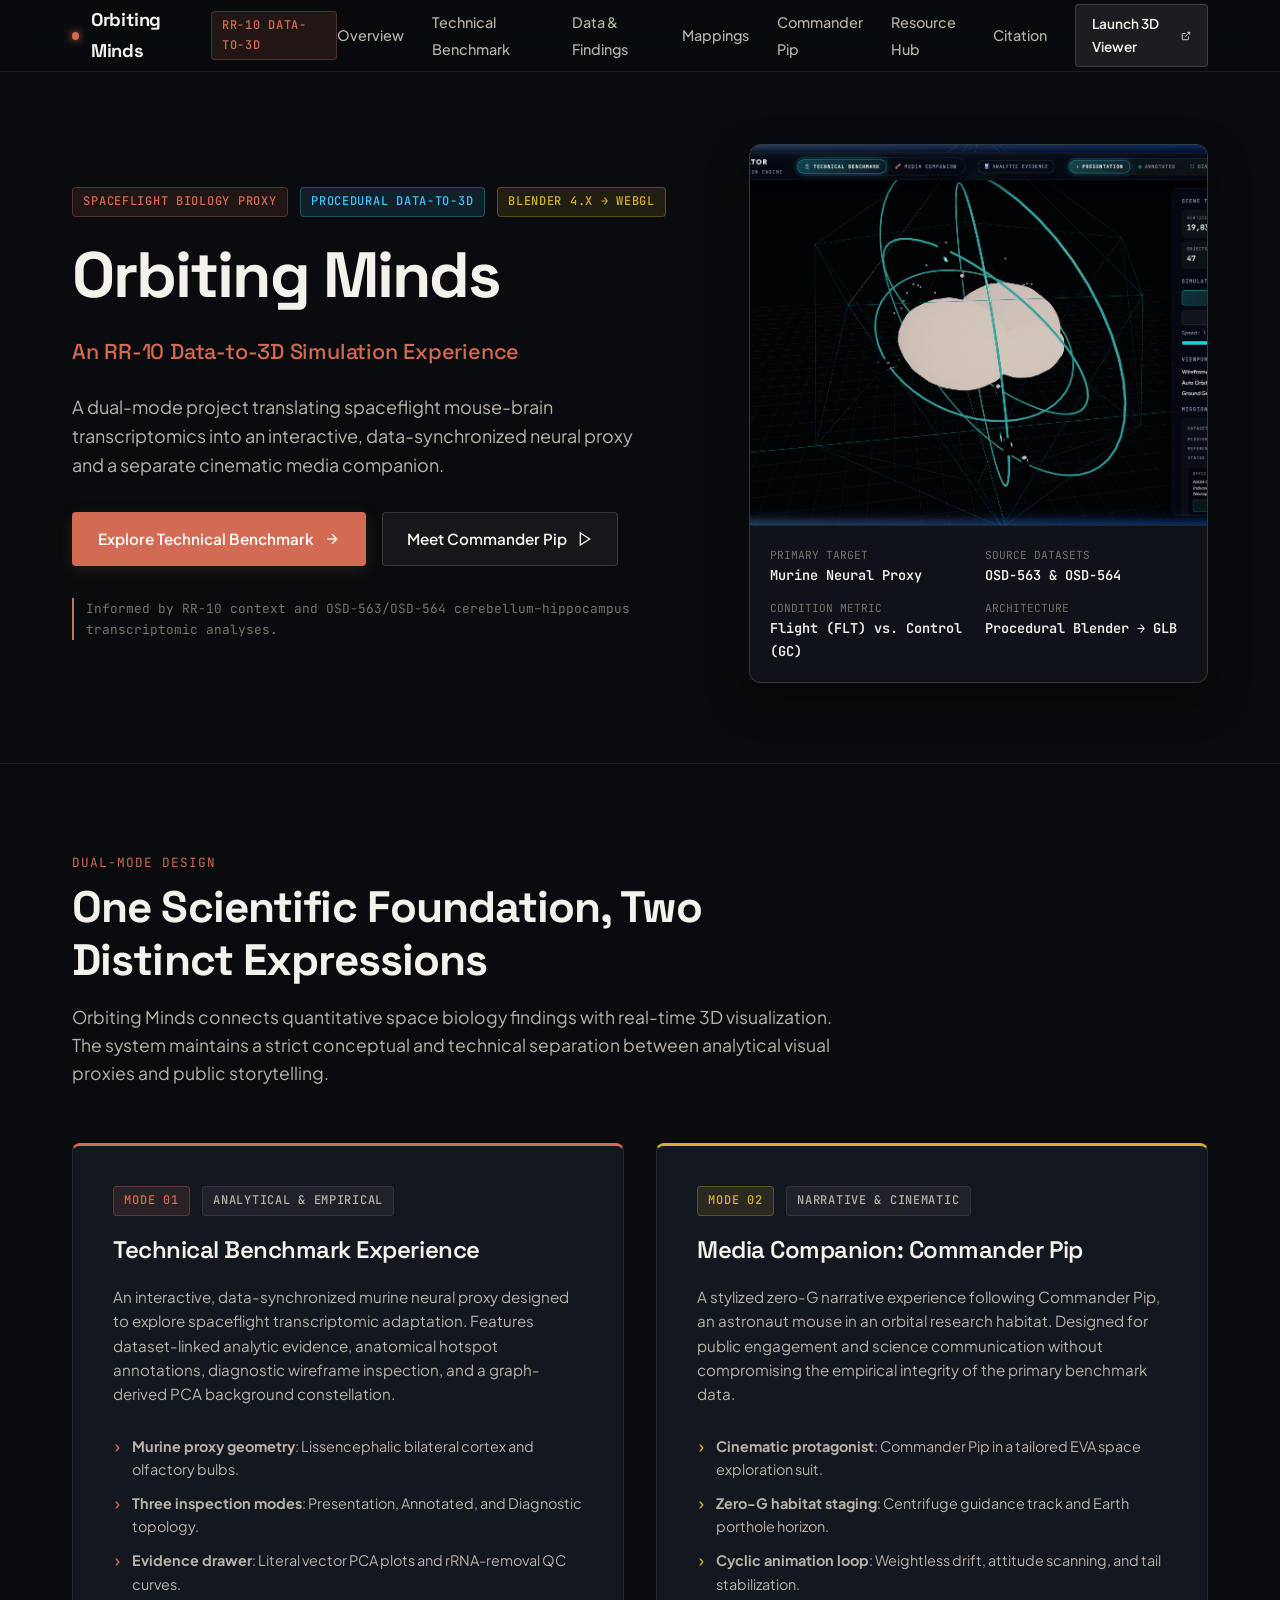
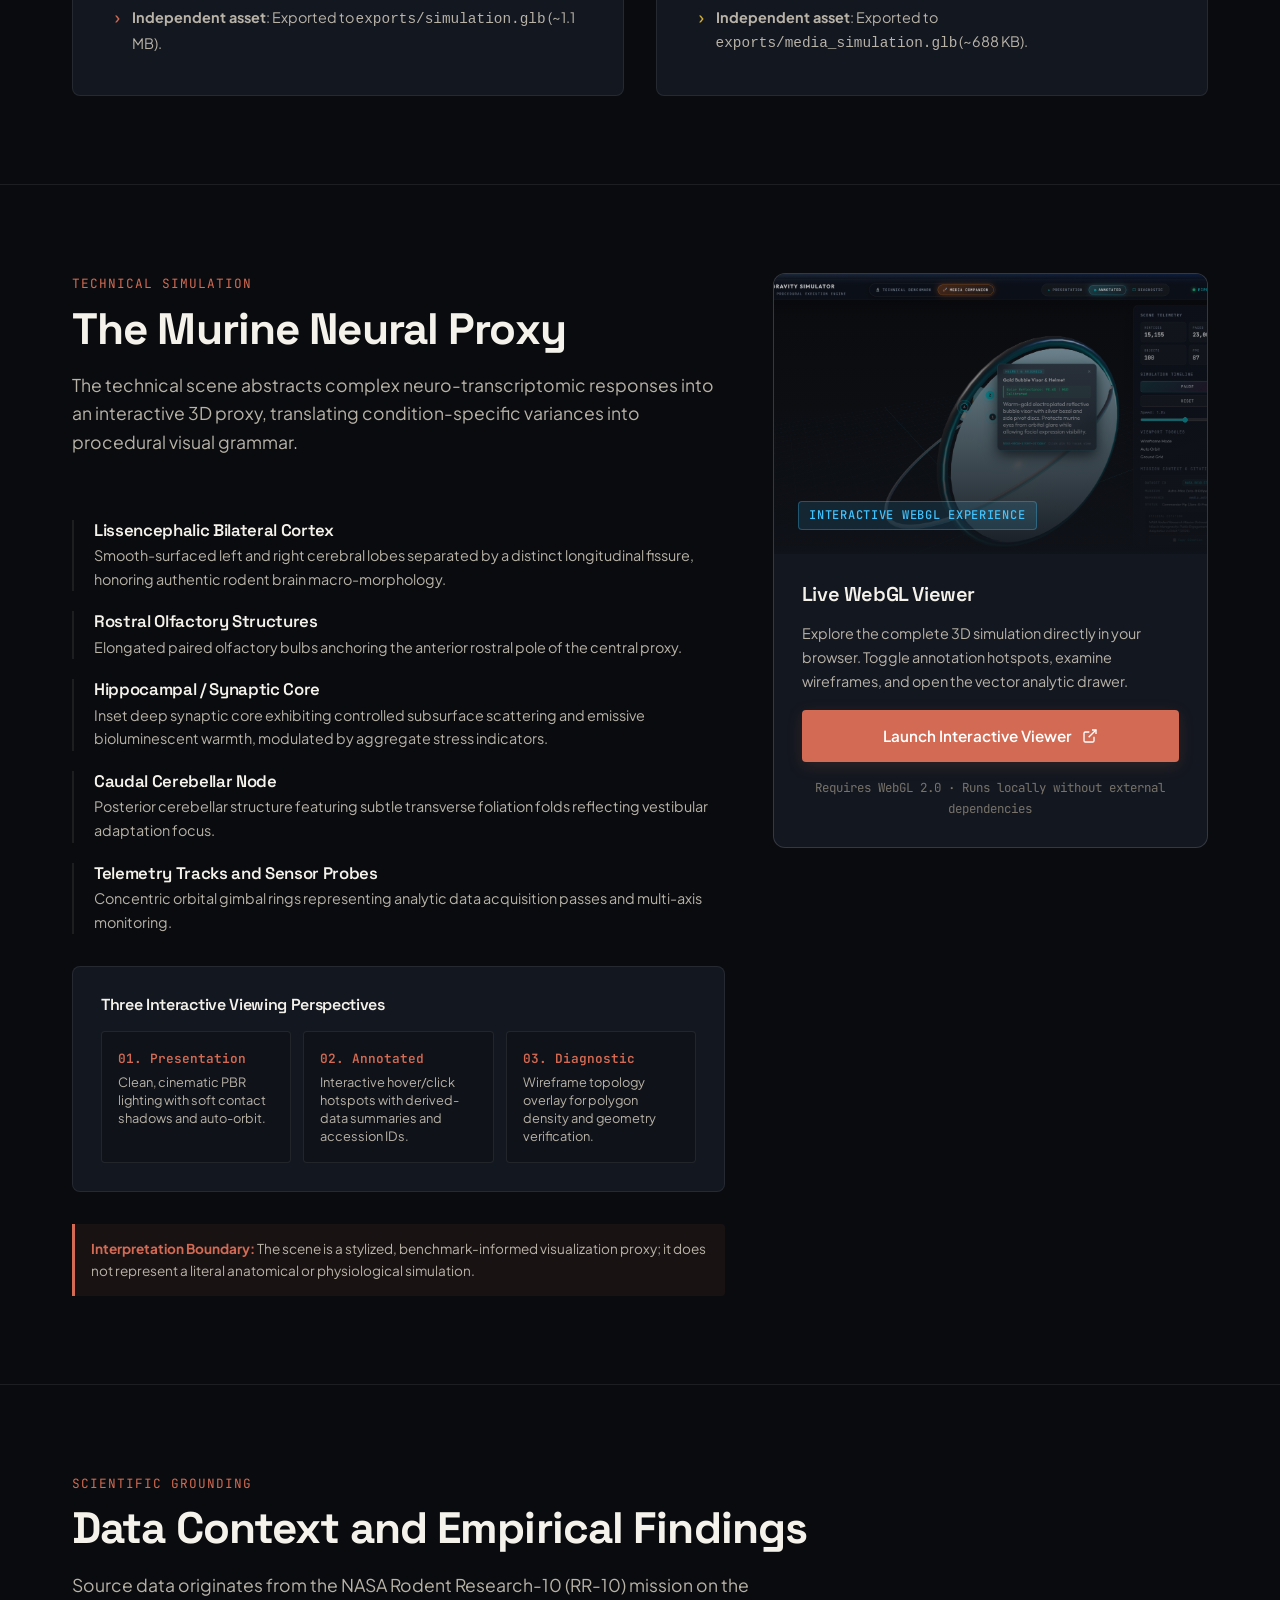
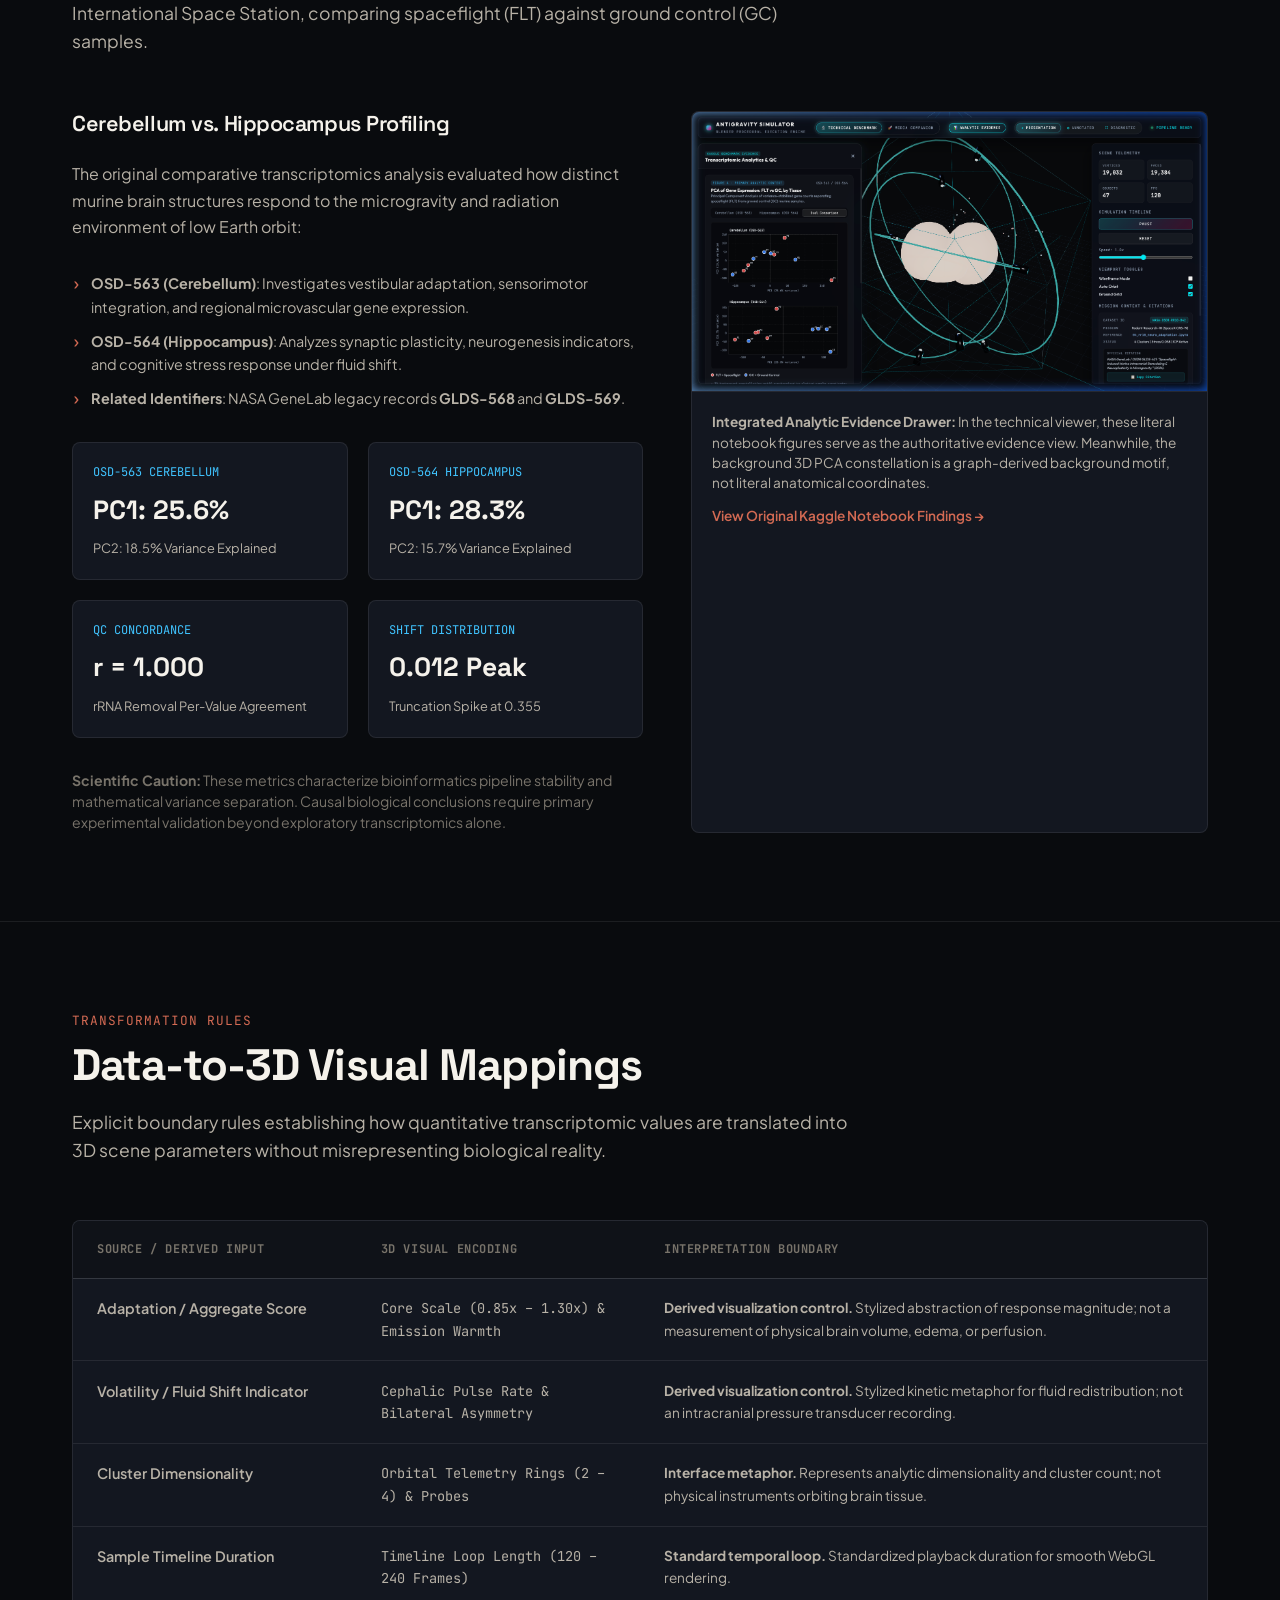
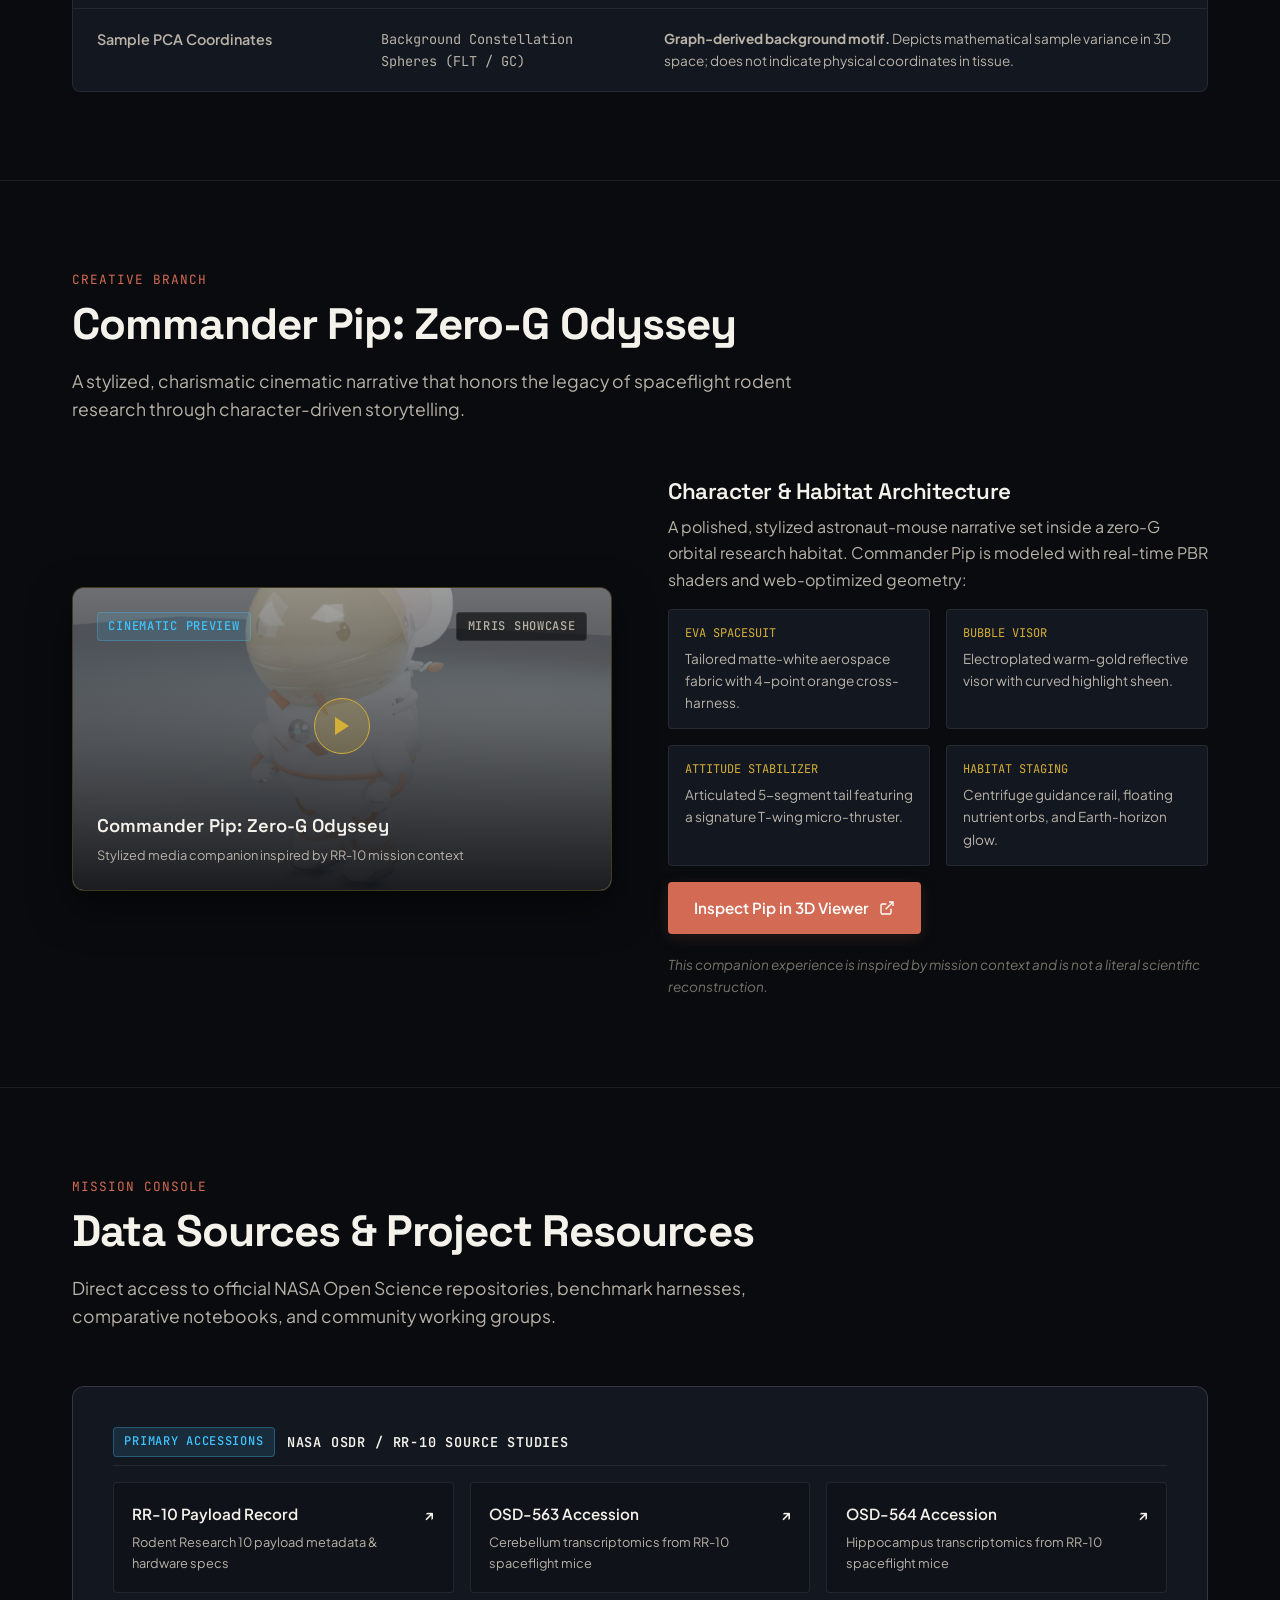
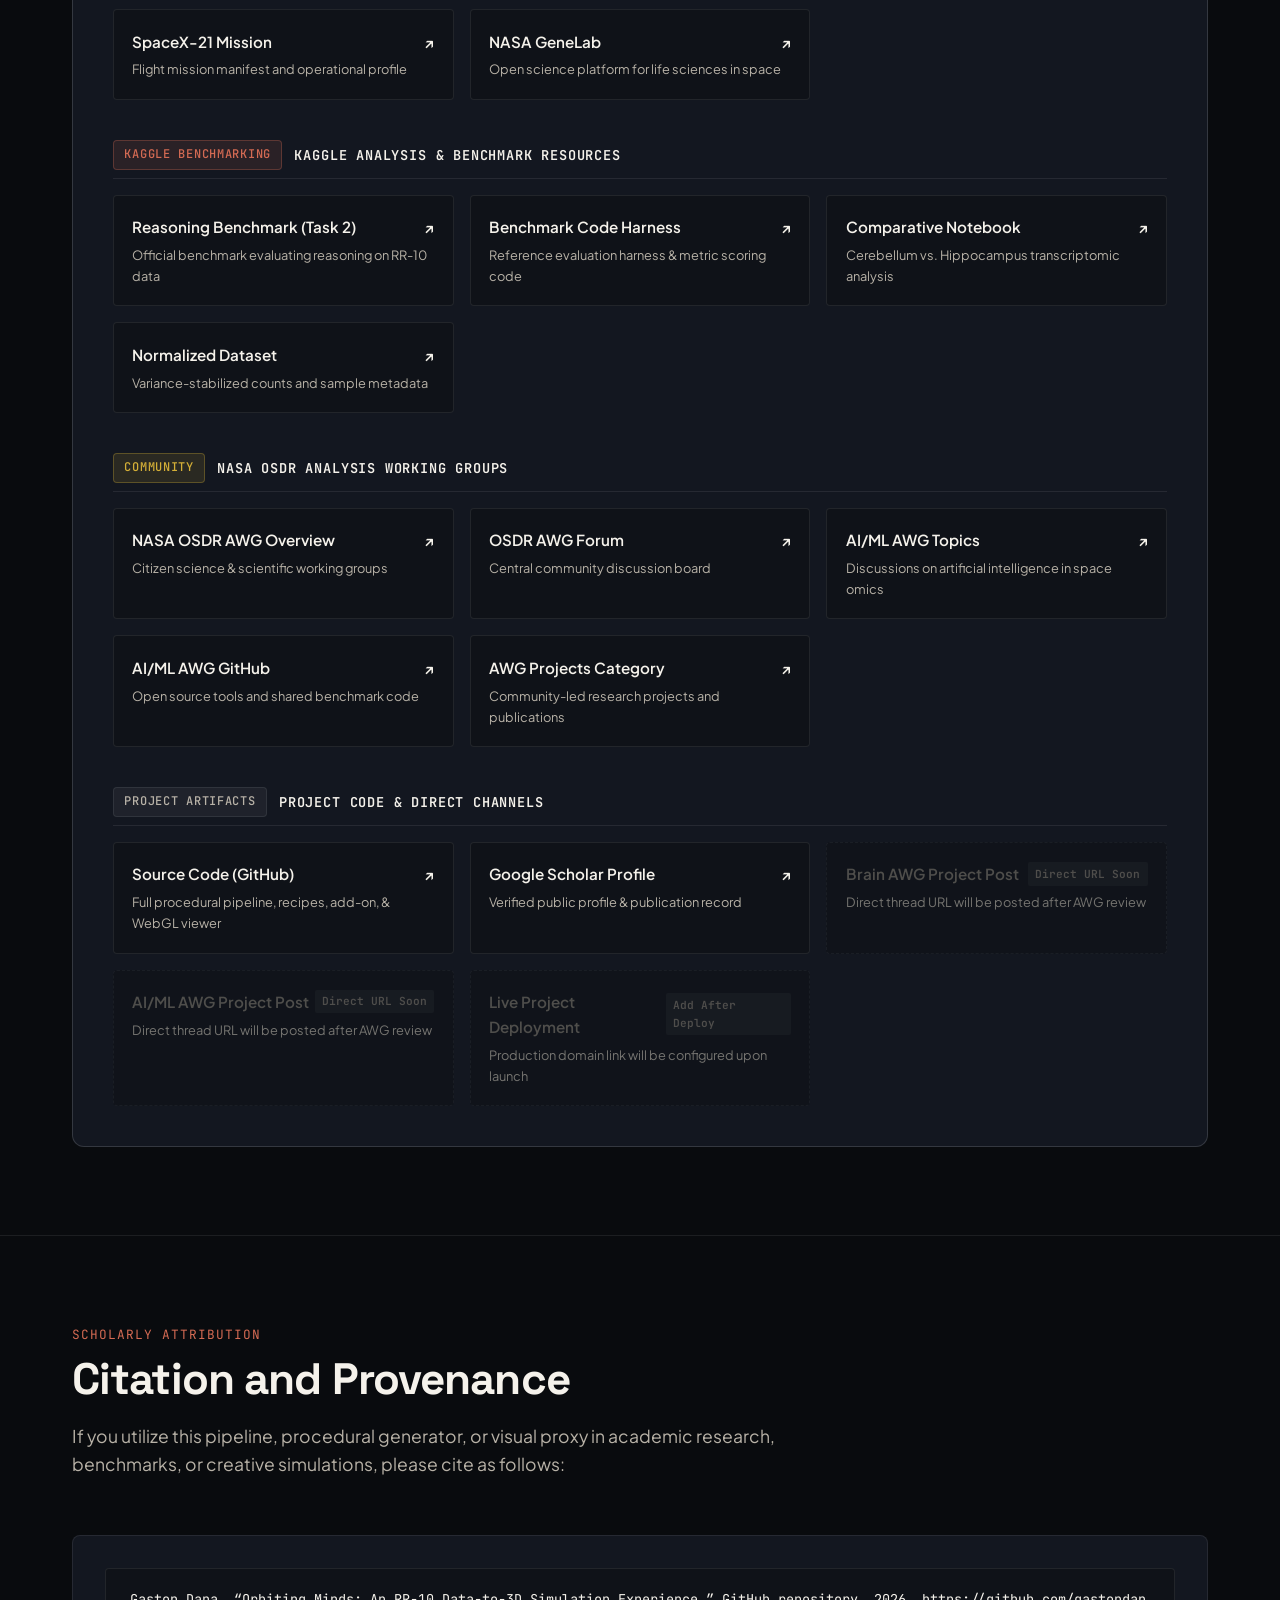
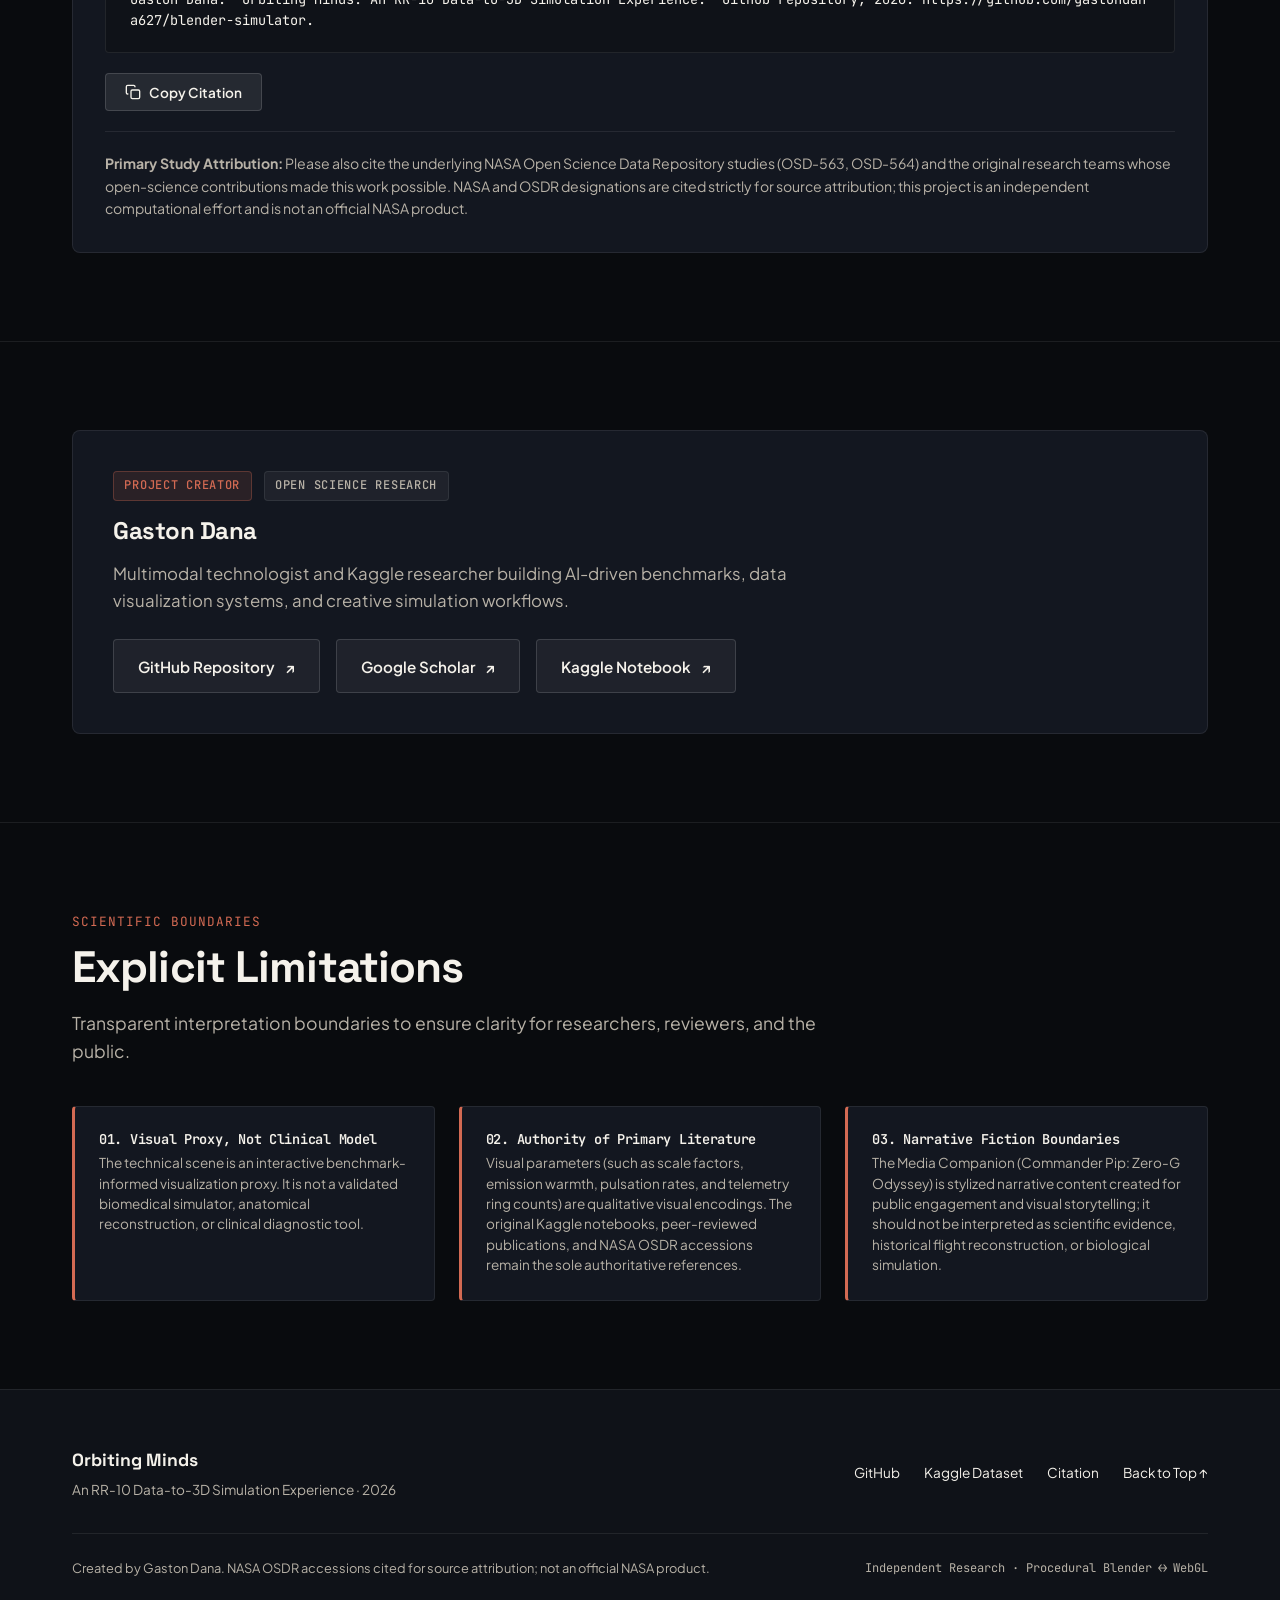
==== index.html @ 1760537a "fix(pages): rename entry to index.html, add 404 fallback, and audit static relative paths" ====
<!DOCTYPE html>
<html lang="en">
<head>
  <meta charset="UTF-8">
  <meta name="viewport" content="width=device-width, initial-scale=1.0">
  <meta http-equiv="refresh" content="0; url=./project-site/index.html">
  <title>Orbiting Minds — An RR-10 Data-to-3D Simulation Experience</title>
  <script>
    // Immediate client-side redirection to the project-site entry point
    window.location.replace("./project-site/index.html" + window.location.search + window.location.hash);
  </script>
</head>
<body style="background-color: #090b0e; color: #f5f2eb; font-family: -apple-system, BlinkMacSystemFont, 'Segoe UI', Roboto, sans-serif; display: flex; align-items: center; justify-content: center; height: 100vh; margin: 0; text-align: center;">
  <div>
    <h1 style="font-size: 1.5rem; margin-bottom: 0.5rem; color: #d36a53;">Orbiting Minds</h1>
    <p style="color: #b8b2a7; font-size: 0.95rem;">
      Redirecting to project site... <br>
      <a href="./project-site/index.html" style="color: #40c4ff; text-decoration: underline; display: inline-block; margin-top: 0.75rem;">Click here if not redirected automatically</a>
    </p>
  </div>
</body>
</html>
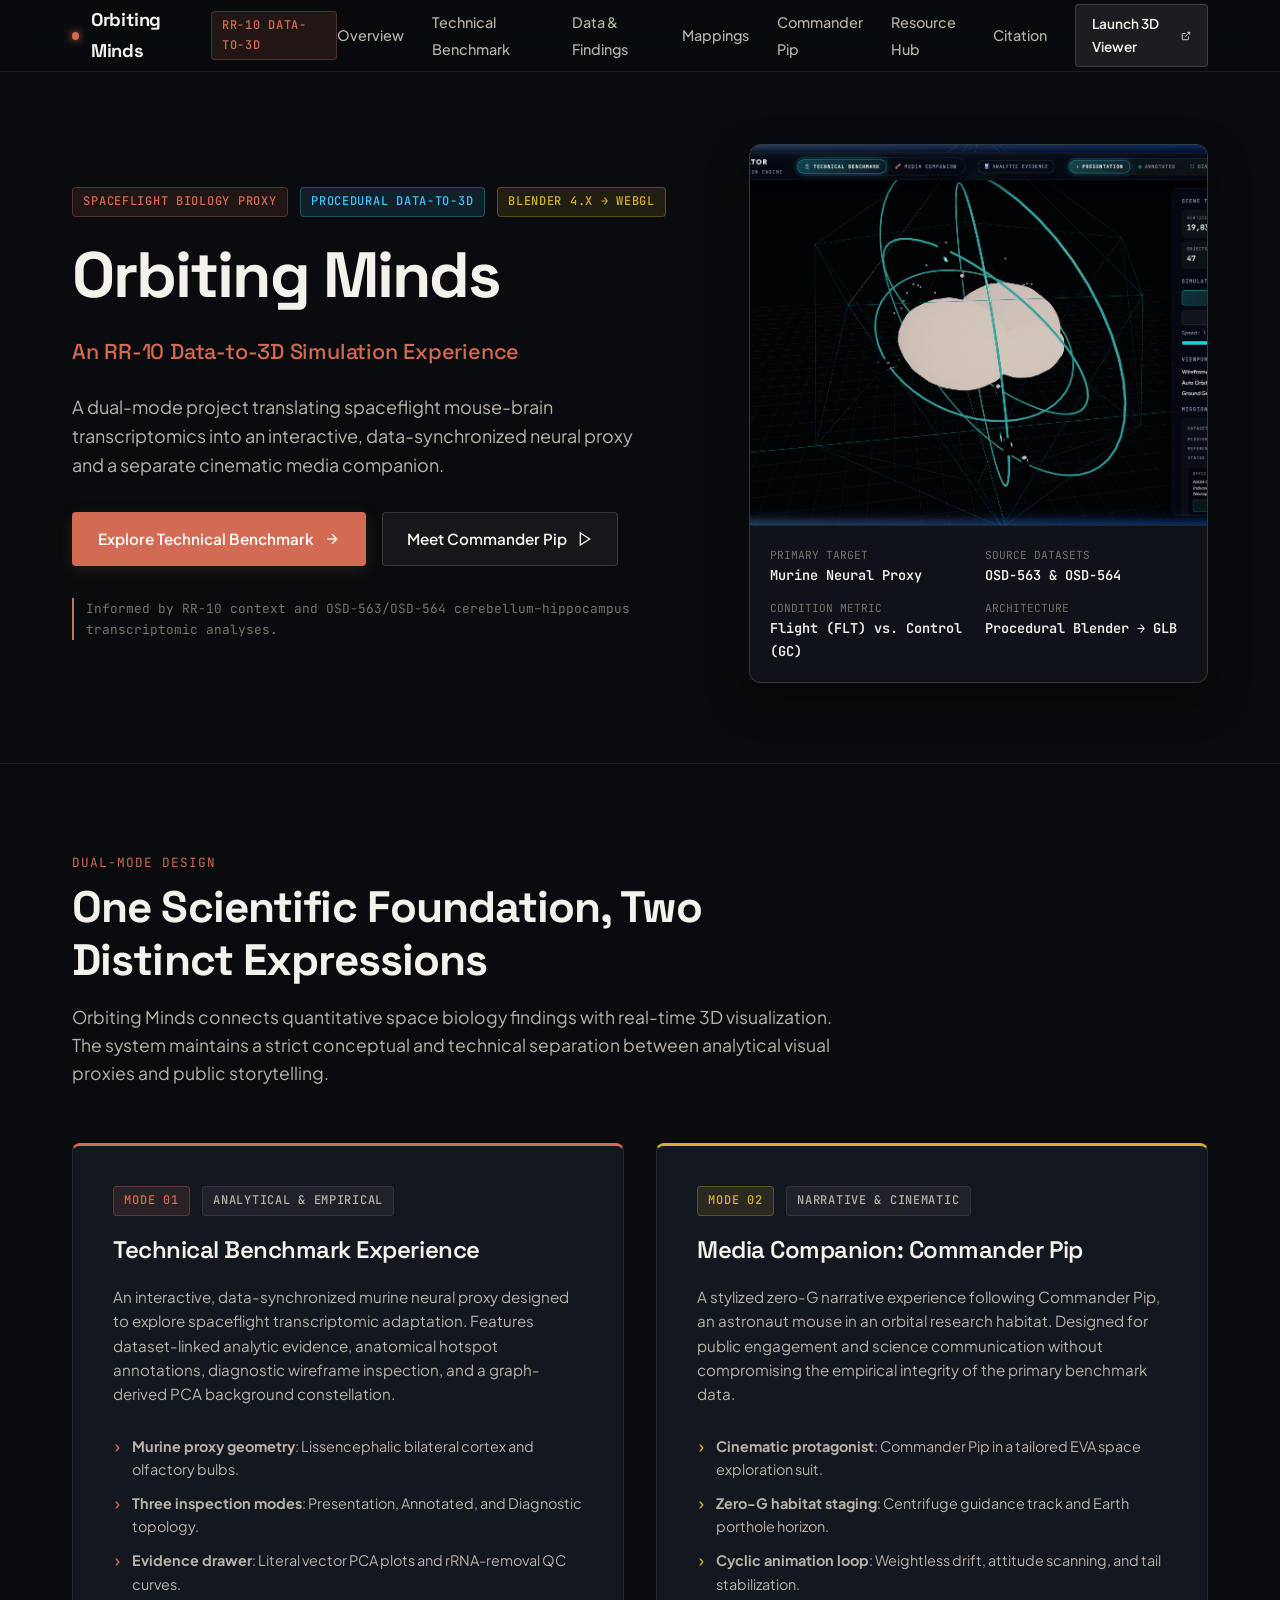
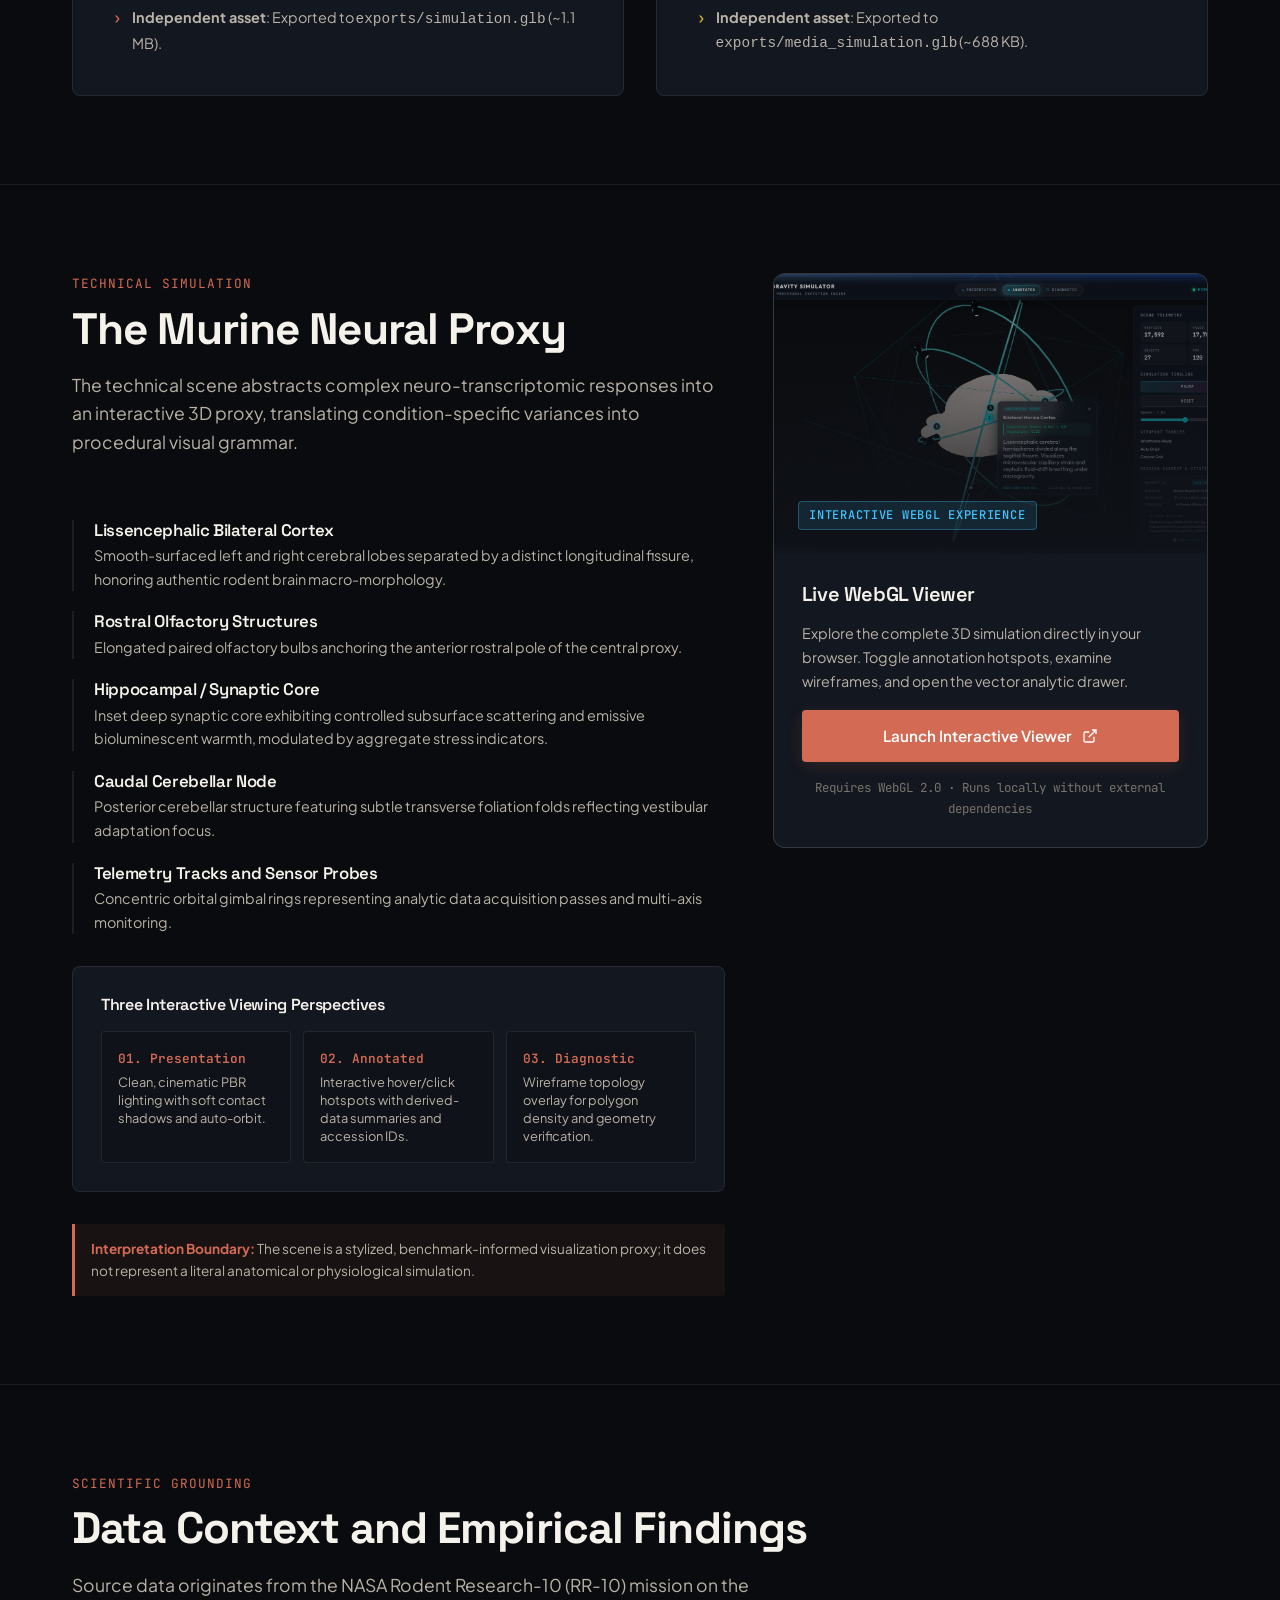
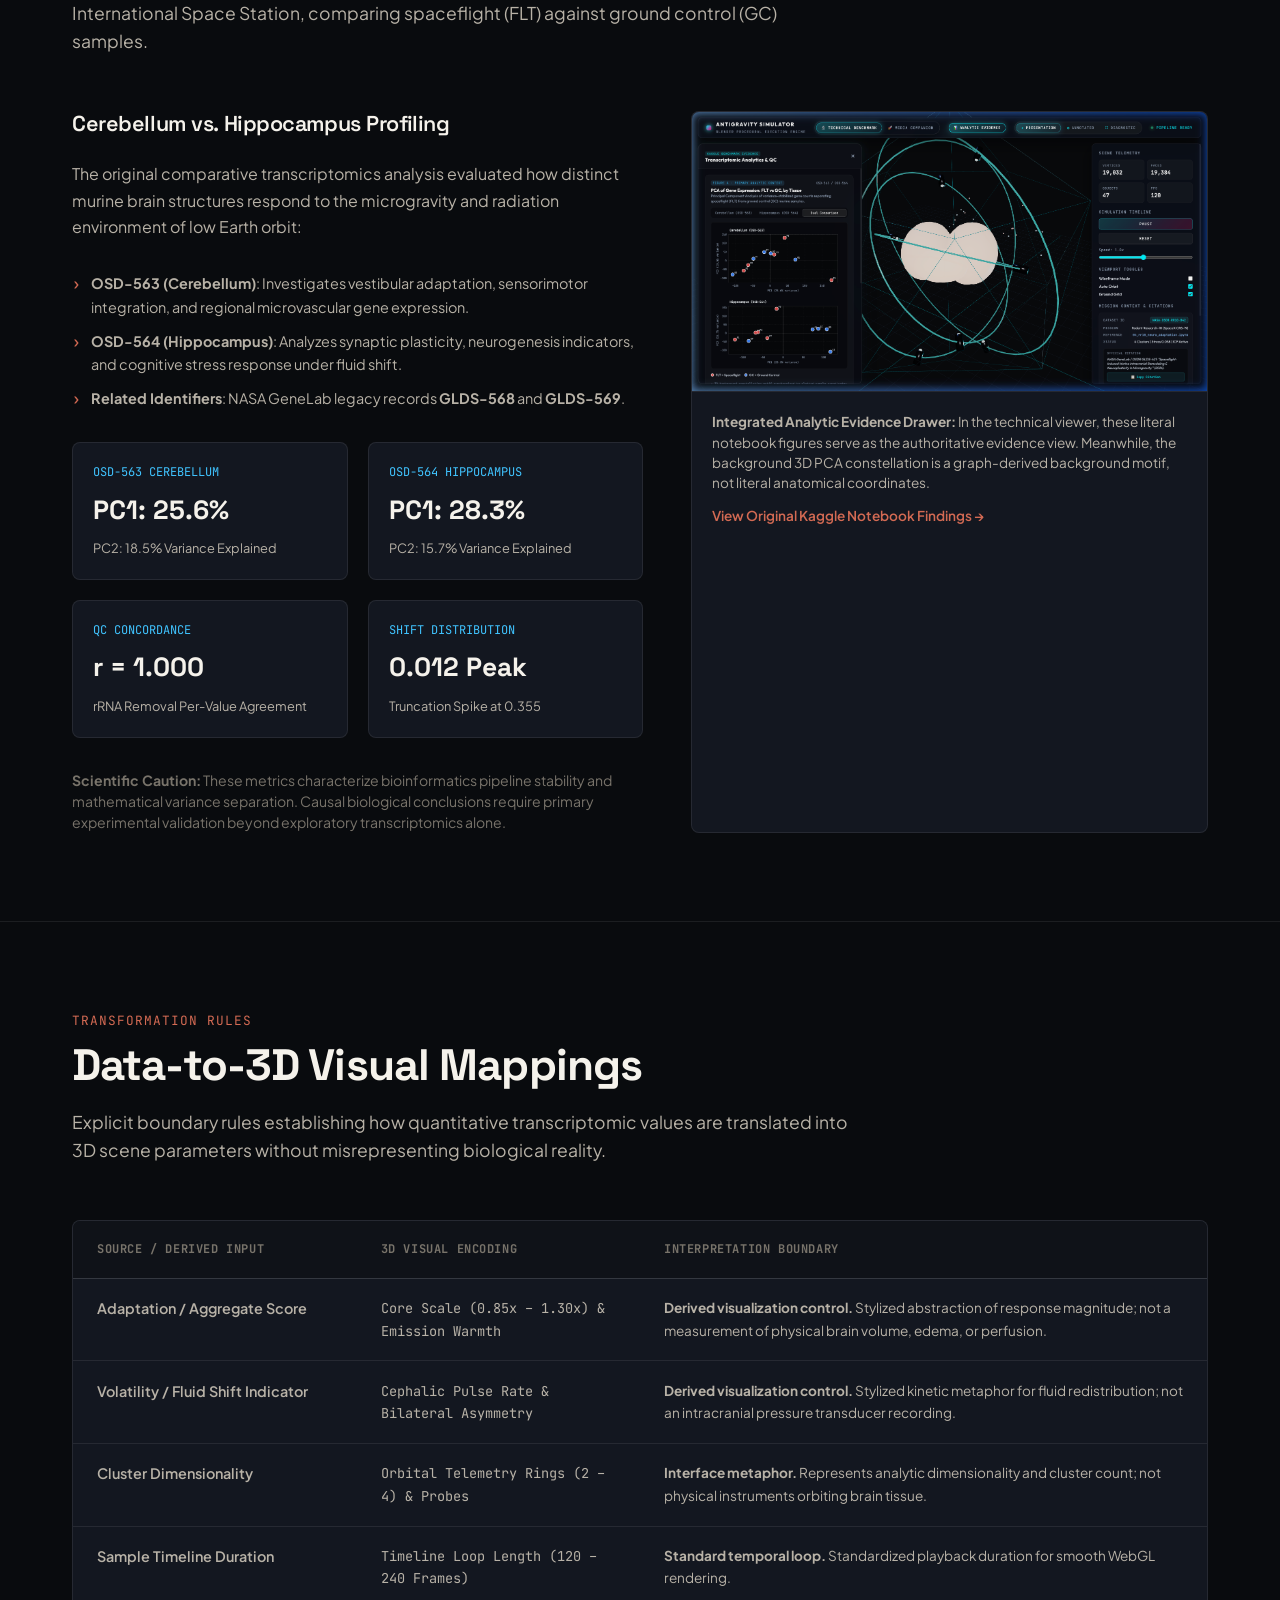
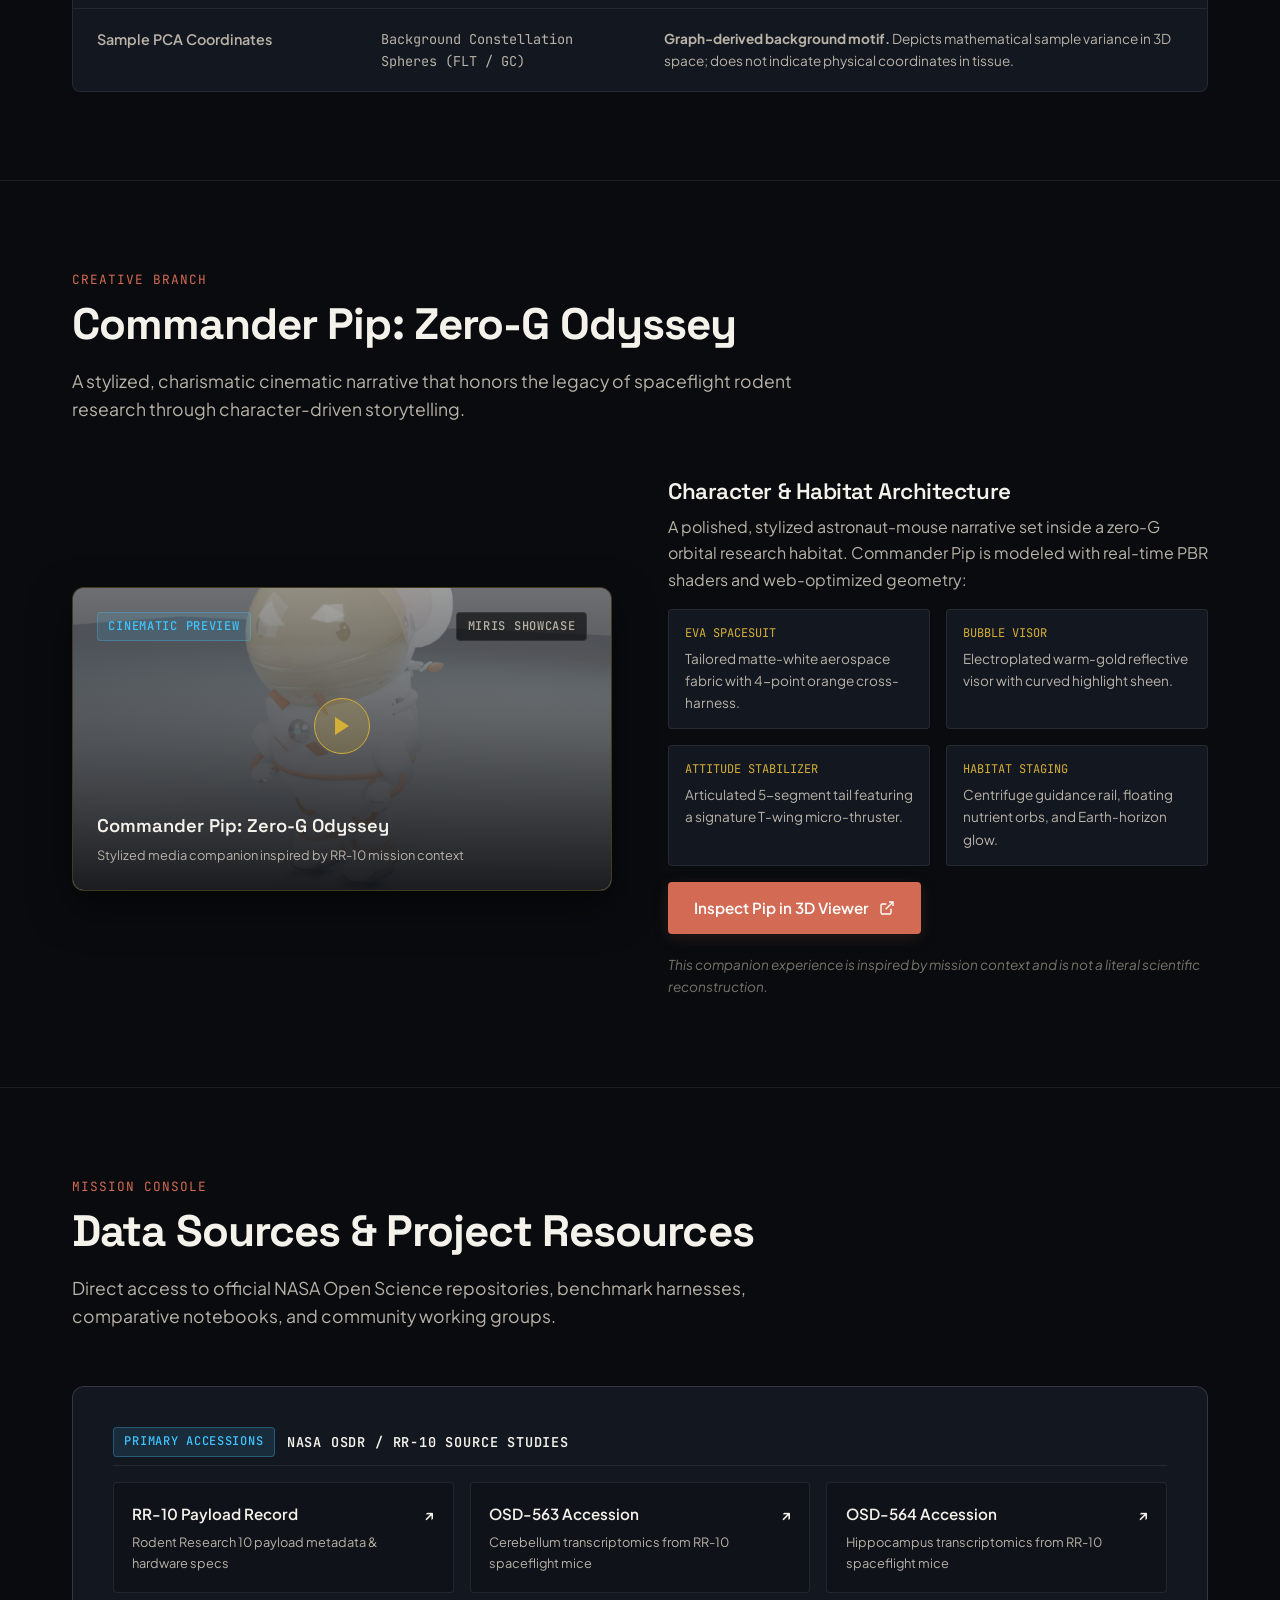
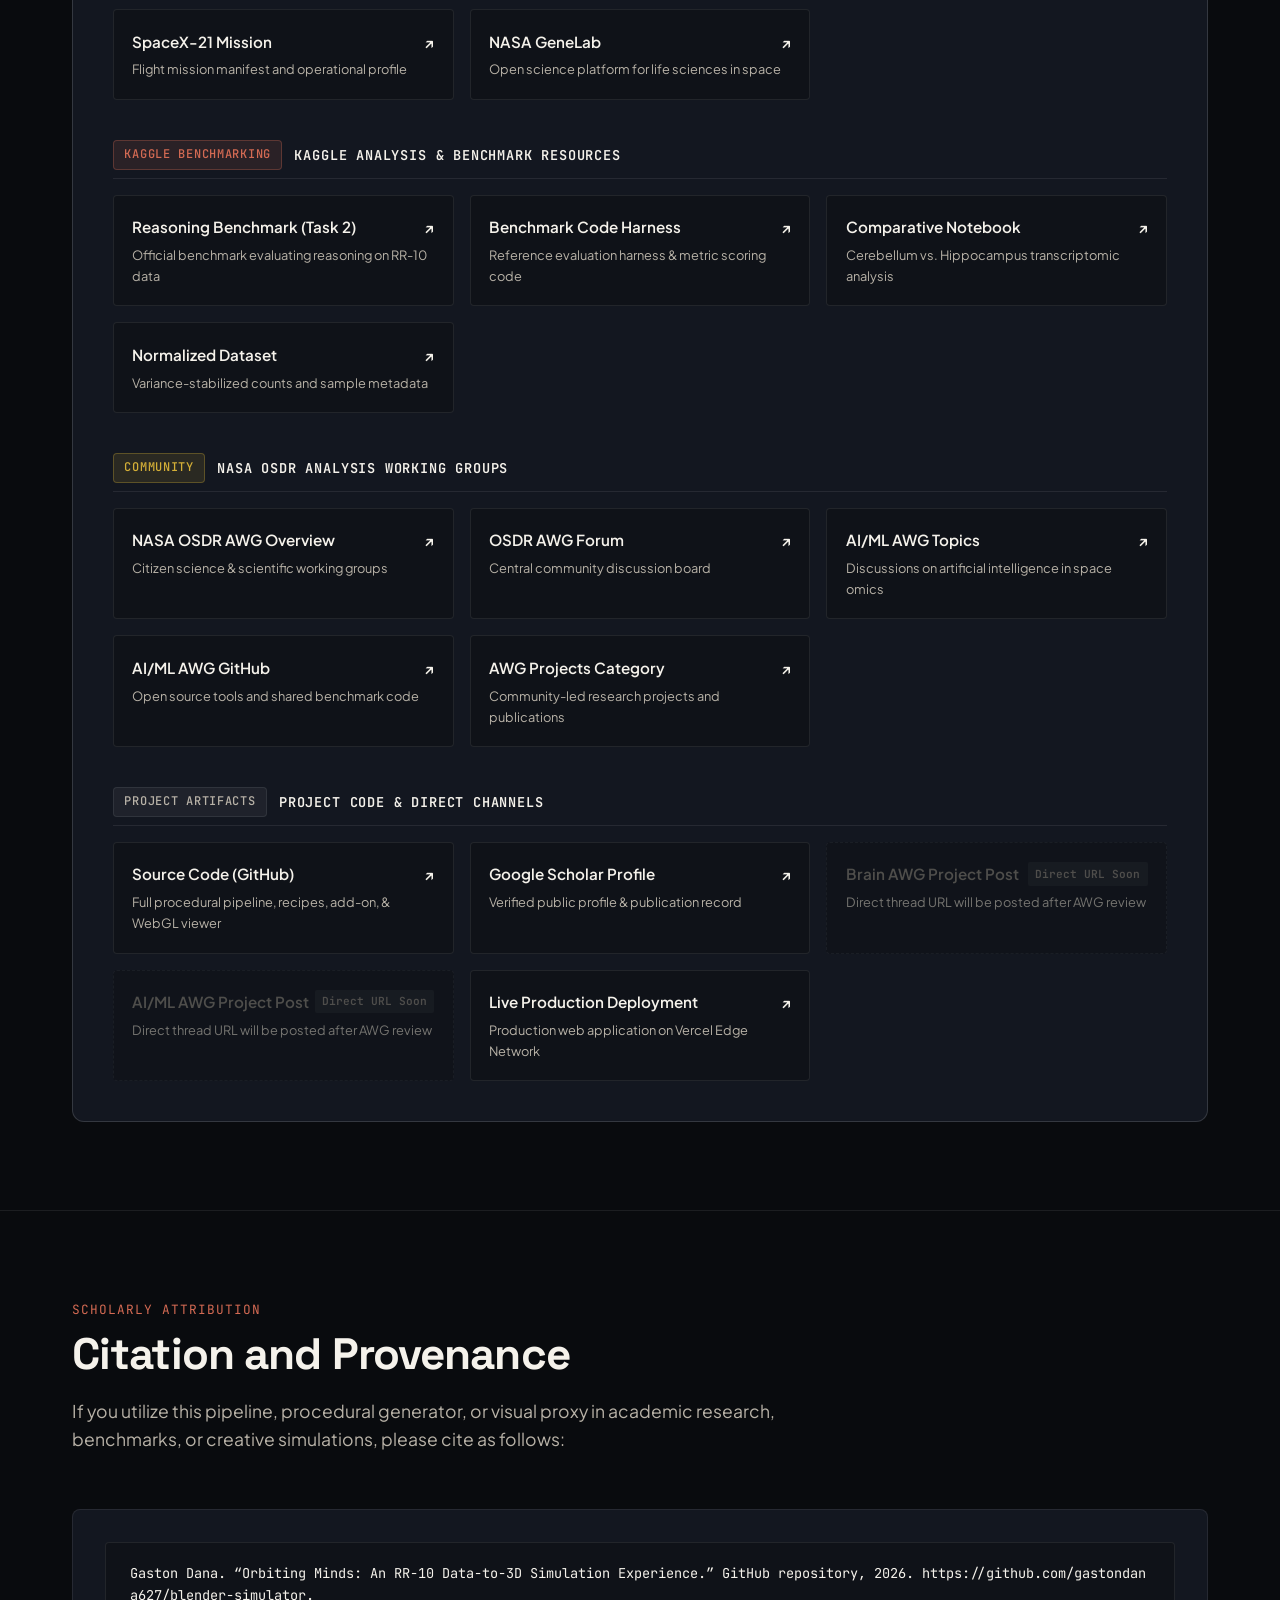
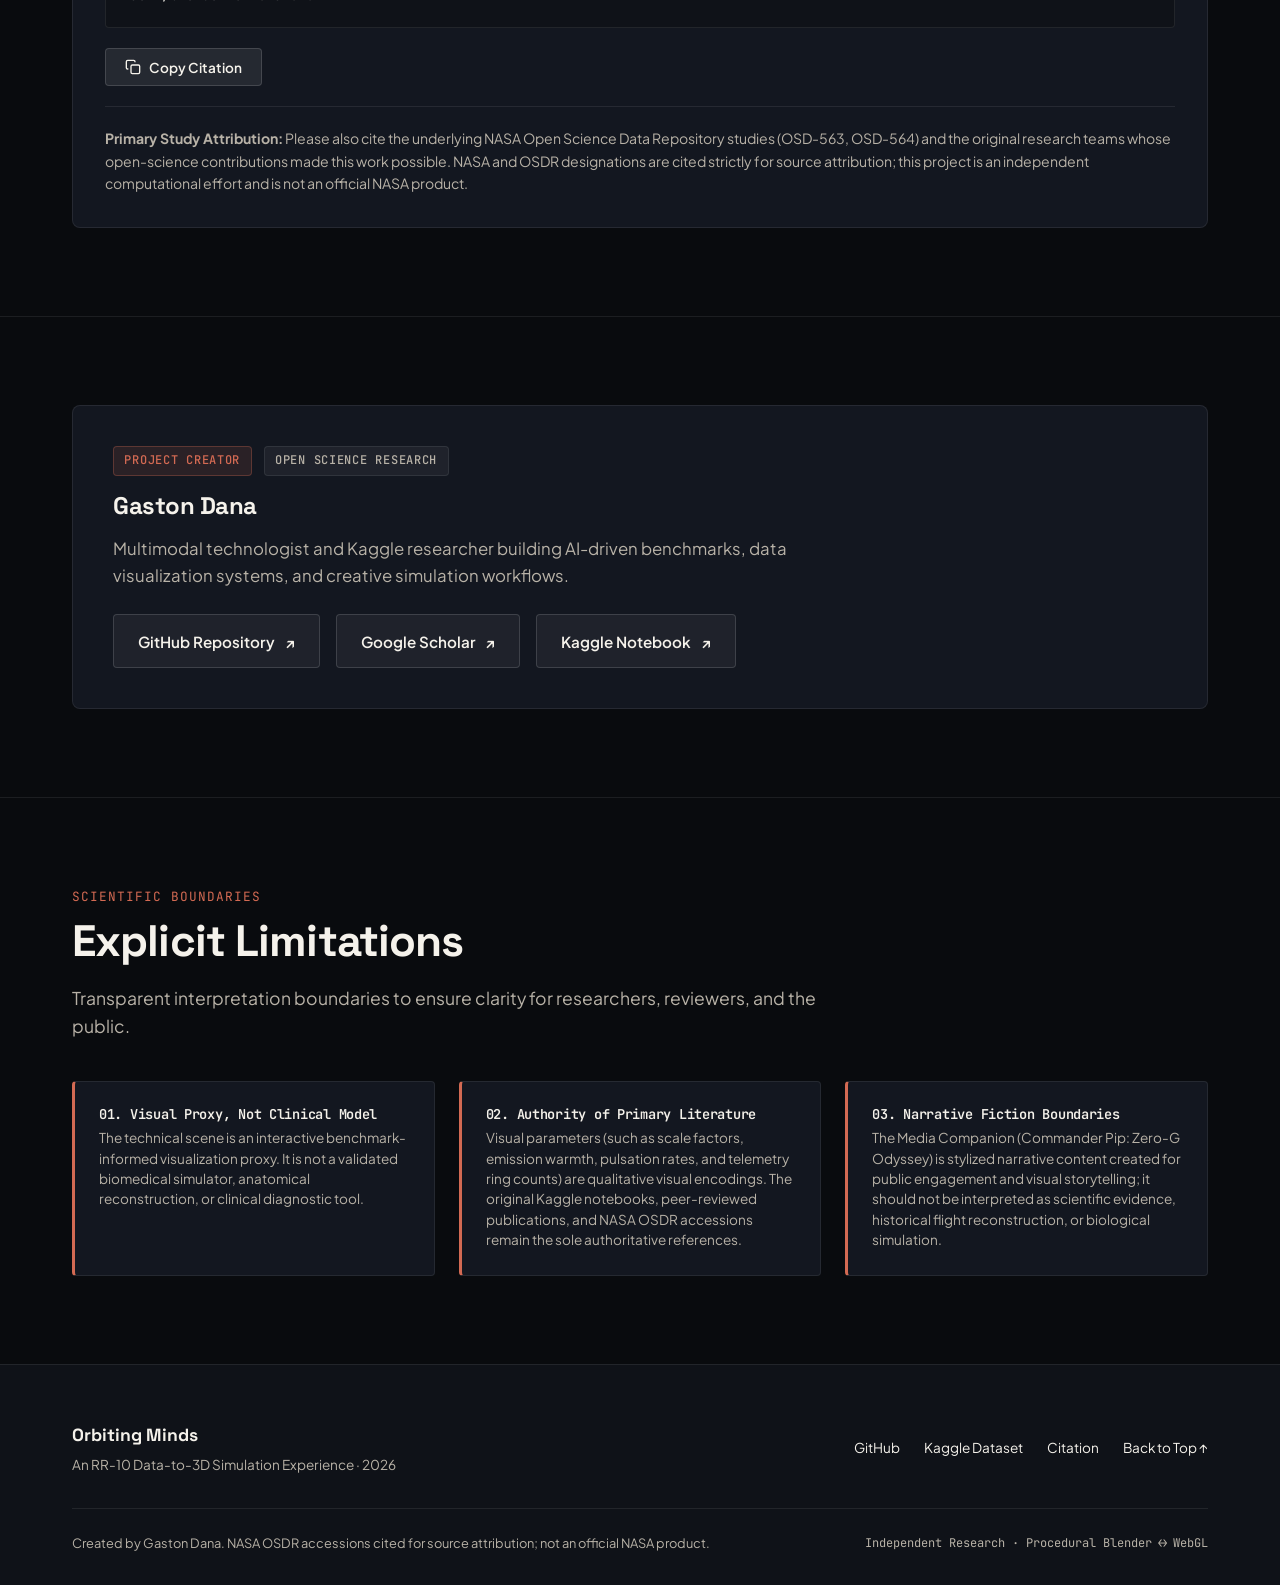
==== commit 2ca575e7: "feat(polish): align murine proxy annotated preview, activate live deployment link, and add social me" ====
--- a/index.html
+++ b/index.html
@@ -3,6 +3,14 @@
 <head>
   <meta charset="UTF-8">
   <meta name="viewport" content="width=device-width, initial-scale=1.0">
+  <meta name="description" content="Orbiting Minds: An RR-10 Data-to-3D Simulation Experience connecting NASA spaceflight mouse-brain transcriptomics, procedural Blender generation, and real-time WebGL visualization.">
+  <meta property="og:type" content="website">
+  <meta property="og:url" content="https://orbiting-minds.vercel.app/">
+  <meta property="og:title" content="Orbiting Minds — An RR-10 Data-to-3D Simulation Experience">
+  <meta property="og:description" content="Translating NASA spaceflight mouse-brain transcriptomics into an interactive, data-synchronized neural proxy and a separate cinematic media companion.">
+  <meta property="og:image" content="https://orbiting-minds.vercel.app/project-site/assets/technical_preview.png">
+  <meta name="twitter:card" content="summary_large_image">
+  <link rel="icon" href="data:image/svg+xml,<svg xmlns=%22http://www.w3.org/2000/svg%22 viewBox=%220 0 100 100%22><text y=%22.9em%22 font-size=%2290%22>🧠</text></svg>">
   <meta http-equiv="refresh" content="0; url=./project-site/index.html">
   <title>Orbiting Minds — An RR-10 Data-to-3D Simulation Experience</title>
   <script>
